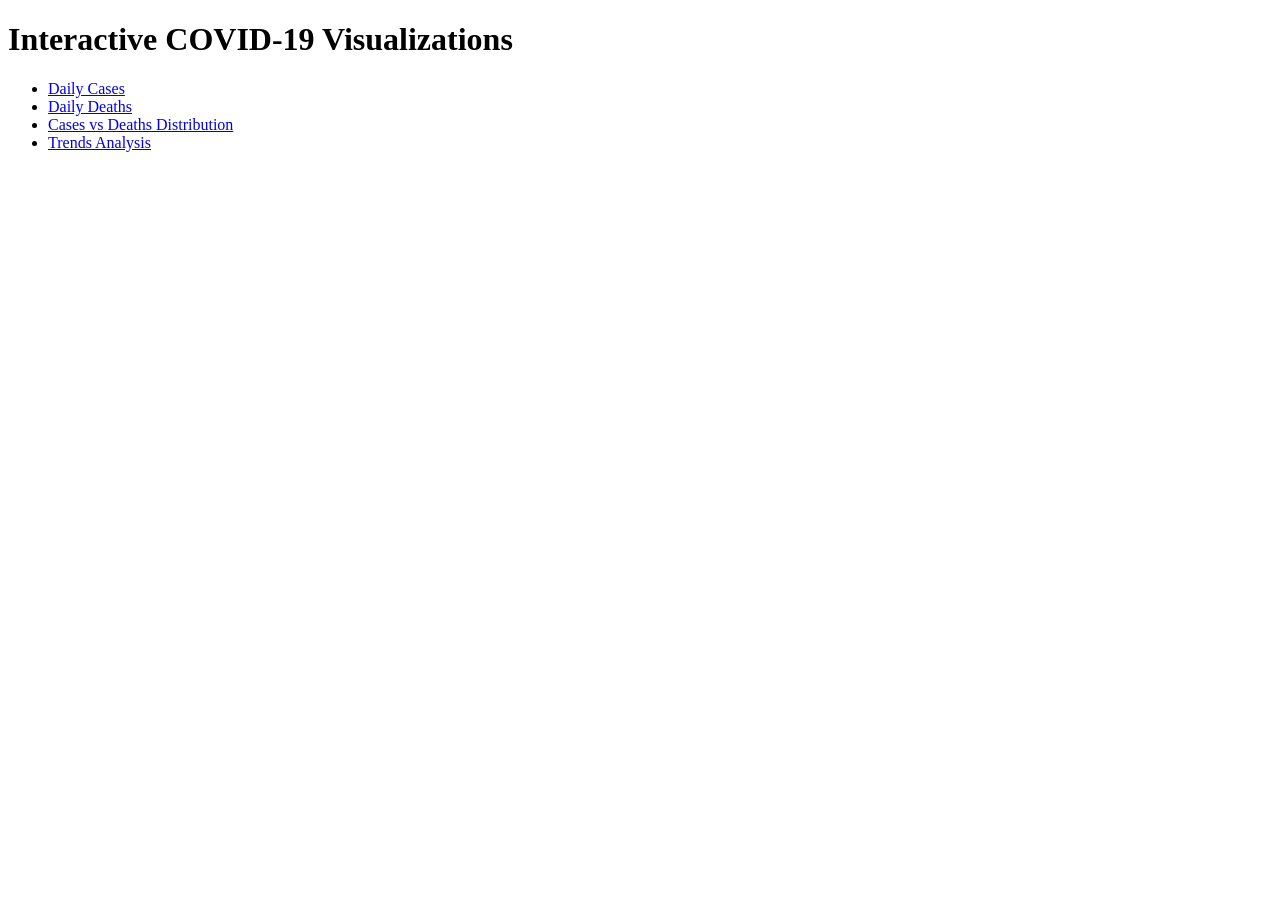
==== index.html @ 9b287a82 "Create index.html" ====
<!DOCTYPE html>
<html>
<head>
  <title>COVID-19 Dashboard</title>
</head>
<body>
  <h1>Interactive COVID-19 Visualizations</h1>
  <ul>
    <li><a href="plots/cases.html">Daily Cases</a></li>
    <li><a href="plots/deaths.html">Daily Deaths</a></li>
    <li><a href="plots/pies.html">Cases vs Deaths Distribution</a></li>
    <li><a href="plots/trends.html">Trends Analysis</a></li>
  </ul>
</body>
</html>
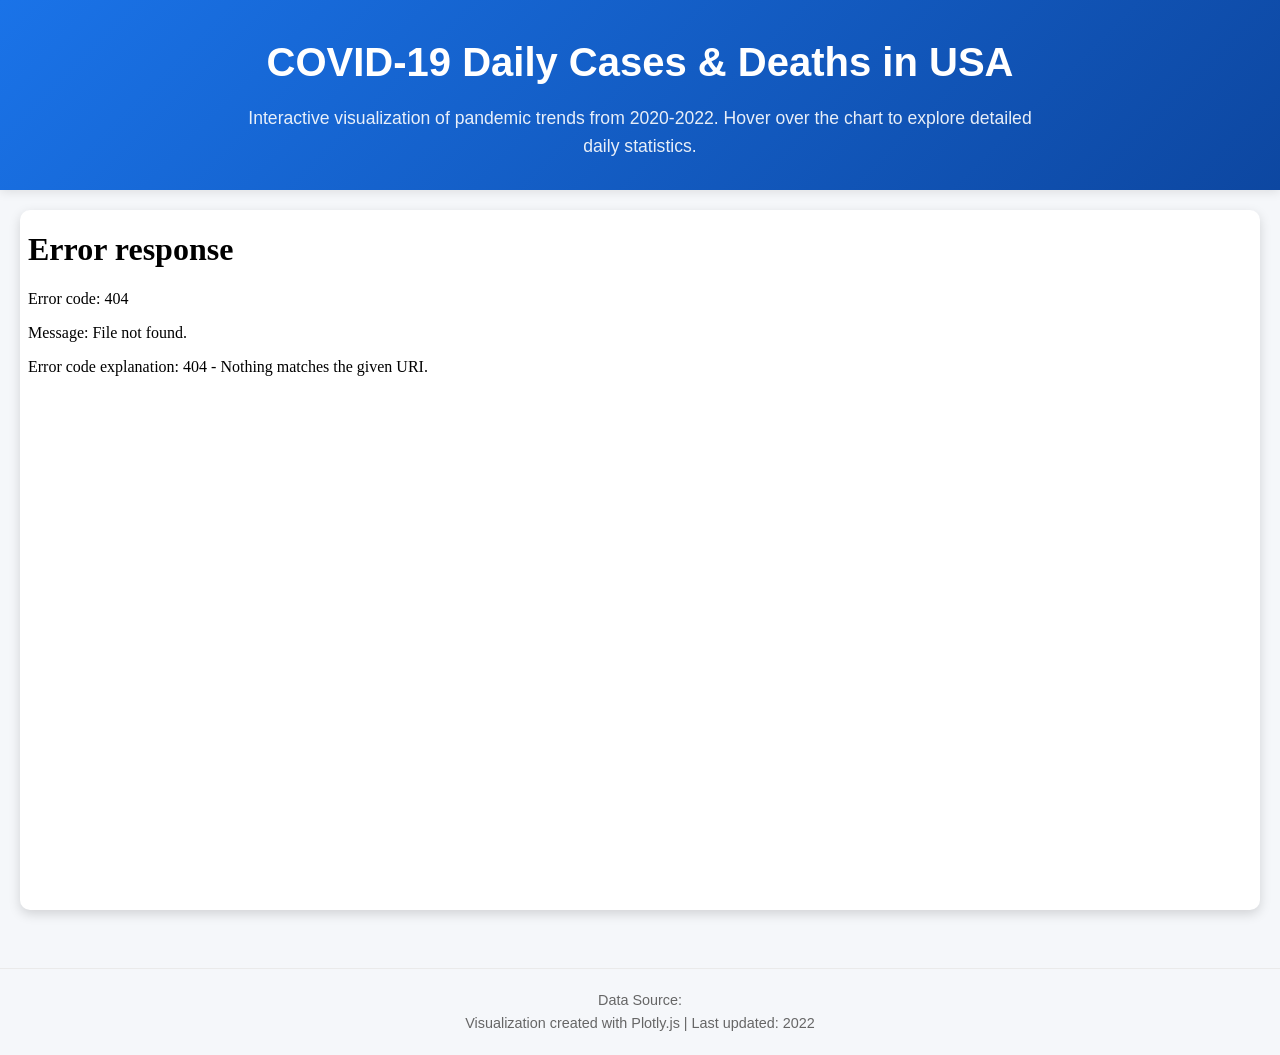
==== commit a4fe14b6: "Modified the page" ====
--- a/index.html
+++ b/index.html
@@ -1,15 +1,99 @@
 <!DOCTYPE html>
-<html>
+<html lang="en">
 <head>
-  <title>COVID-19 Dashboard</title>
+    <meta charset="UTF-8">
+    <meta name="viewport" content="width=device-width, initial-scale=1.0">
+    <title>COVID-19 USA Dashboard</title>
+    <style>
+        * {
+            margin: 0;
+            padding: 0;
+            box-sizing: border-box;
+        }
+        
+        body {
+            font-family: 'Segoe UI', Arial, sans-serif;
+            line-height: 1.6;
+            background-color: #f5f7fa;
+        }
+        
+        .header {
+            background: linear-gradient(135deg, #1a73e8 0%, #0d47a1 100%);
+            color: white;
+            padding: 30px 20px;
+            text-align: center;
+            box-shadow: 0 2px 10px rgba(0, 0, 0, 0.1);
+        }
+        
+        .header h1 {
+            font-size: 2.5rem;
+            margin-bottom: 10px;
+        }
+        
+        .header p {
+            font-size: 1.1rem;
+            opacity: 0.9;
+            max-width: 800px;
+            margin: 0 auto;
+        }
+        
+        .container {
+            max-width: 1400px;
+            margin: 0 auto;
+            padding: 20px;
+        }
+        
+        .visualization-frame {
+            width: 100%;
+            height: 700px;
+            border: none;
+            border-radius: 10px;
+            box-shadow: 0 4px 12px rgba(0, 0, 0, 0.15);
+            background: white;
+        }
+        
+        .footer {
+            text-align: center;
+            padding: 20px;
+            color: #666;
+            font-size: 0.9rem;
+            border-top: 1px solid #eaeaea;
+            margin-top: 30px;
+        }
+        
+        @media (max-width: 768px) {
+            .header h1 {
+                font-size: 2rem;
+            }
+            
+            .visualization-frame {
+                height: 500px;
+            }
+            
+            .container {
+                padding: 10px;
+            }
+        }
+    </style>
 </head>
 <body>
-  <h1>Interactive COVID-19 Visualizations</h1>
-  <ul>
-    <li><a href="plots/cases.html">Daily Cases</a></li>
-    <li><a href="plots/deaths.html">Daily Deaths</a></li>
-    <li><a href="plots/pies.html">Cases vs Deaths Distribution</a></li>
-    <li><a href="plots/trends.html">Trends Analysis</a></li>
-  </ul>
+    <div class="header">
+        <h1>COVID-19 Daily Cases & Deaths in USA</h1>
+        <p>Interactive visualization of pandemic trends from 2020-2022. Hover over the chart to explore detailed daily statistics.</p>
+    </div>
+    
+    <div class="container">
+        <!-- Load your existing Plotly HTML file here -->
+        <iframe src="Figures/Deaths_Distribution_World_Map.html" 
+                class="visualization-frame"
+                title="COVID-19 USA Visualization"
+                scrolling="no">
+        </iframe>
+    </div>
+    
+    <div class="footer">
+        <p>Data Source: </p>
+        <p>Visualization created with Plotly.js | Last updated: 2022</p>
+    </div>
 </body>
-</html>
+</html>
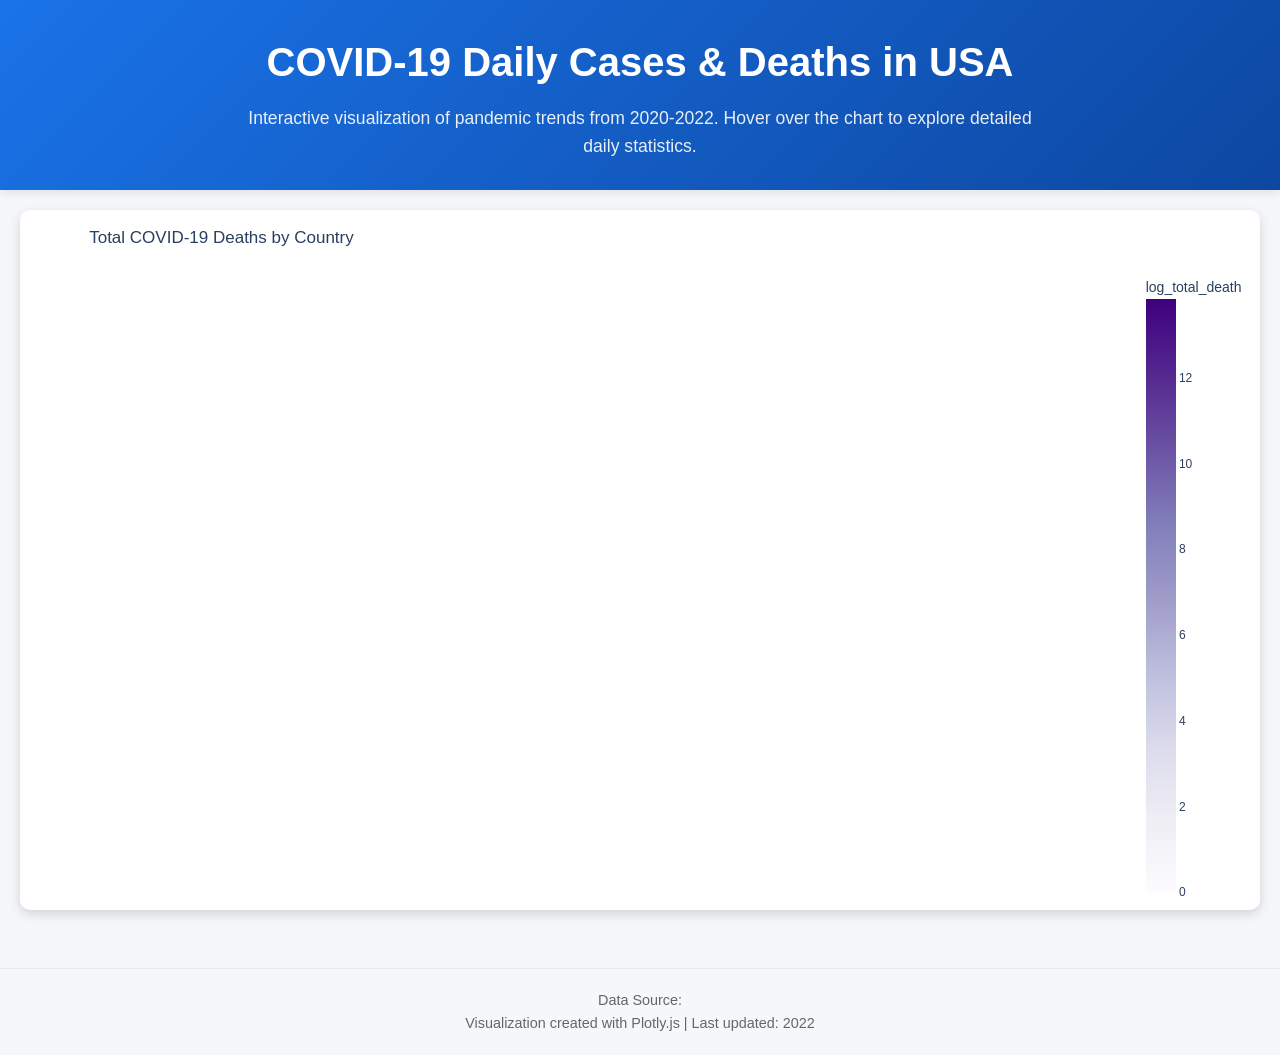
==== commit 1621571d: "modifiied visuals" ====
--- a/index.html
+++ b/index.html
@@ -84,7 +84,7 @@
     
     <div class="container">
         <!-- Load your existing Plotly HTML file here -->
-        <iframe src="Figures/Deaths_Distribution_World_Map.html" 
+        <iframe src="figures/Deaths_Distribution_World_Map.html" 
                 class="visualization-frame"
                 title="COVID-19 USA Visualization"
                 scrolling="no">
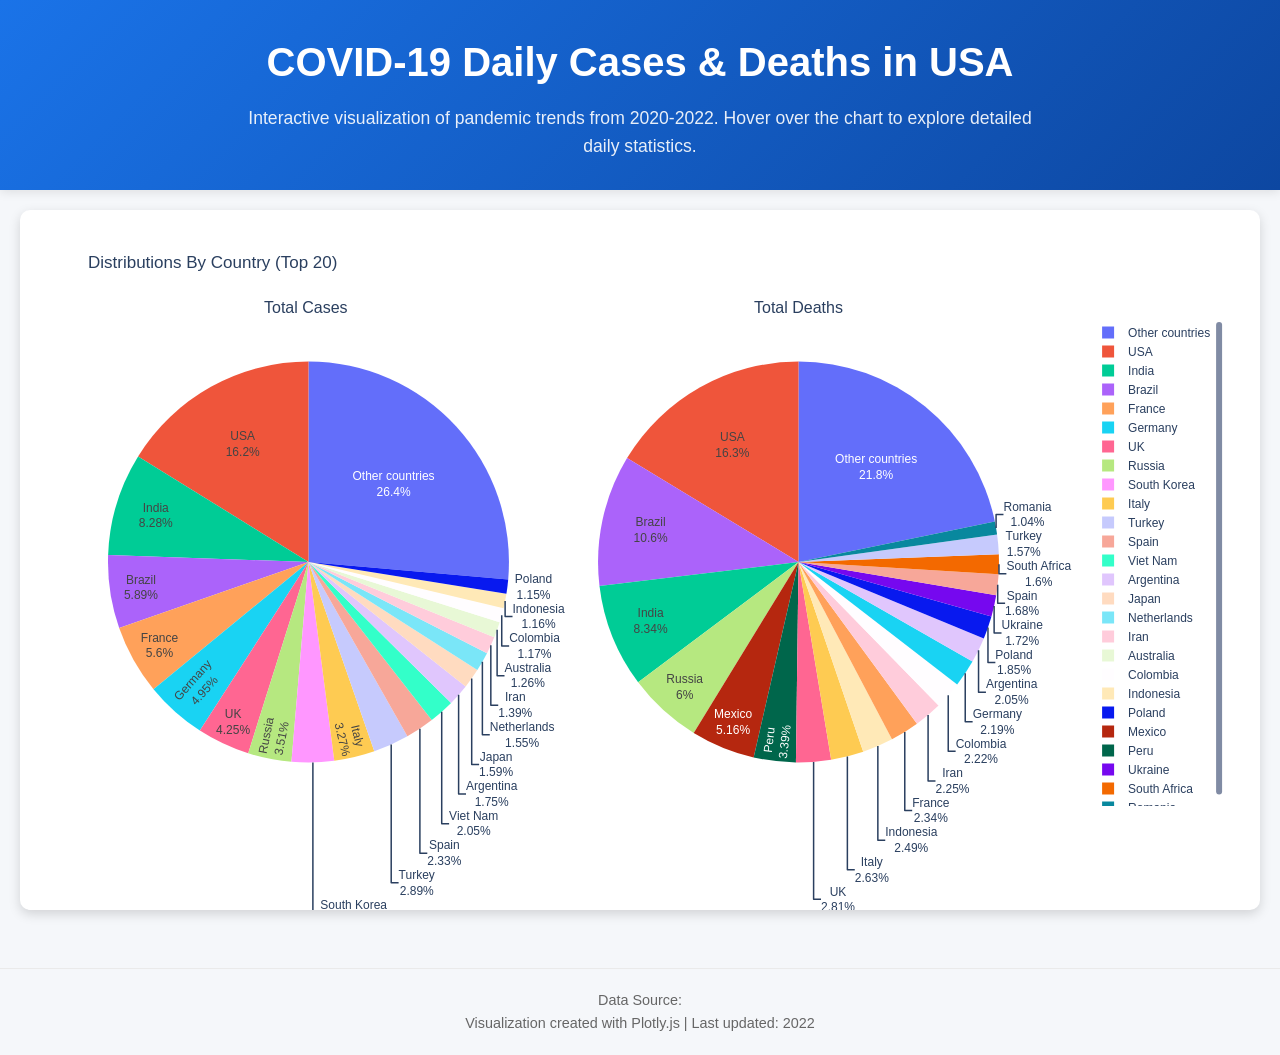
==== commit 39e0677f: "-" ====
--- a/index.html
+++ b/index.html
@@ -84,7 +84,7 @@
     
     <div class="container">
         <!-- Load your existing Plotly HTML file here -->
-        <iframe src="figures/Deaths_Distribution_World_Map.html" 
+        <iframe src="figures/Cases_Deaths_Distribution_by_Country_PIECHART.html" 
                 class="visualization-frame"
                 title="COVID-19 USA Visualization"
                 scrolling="no">
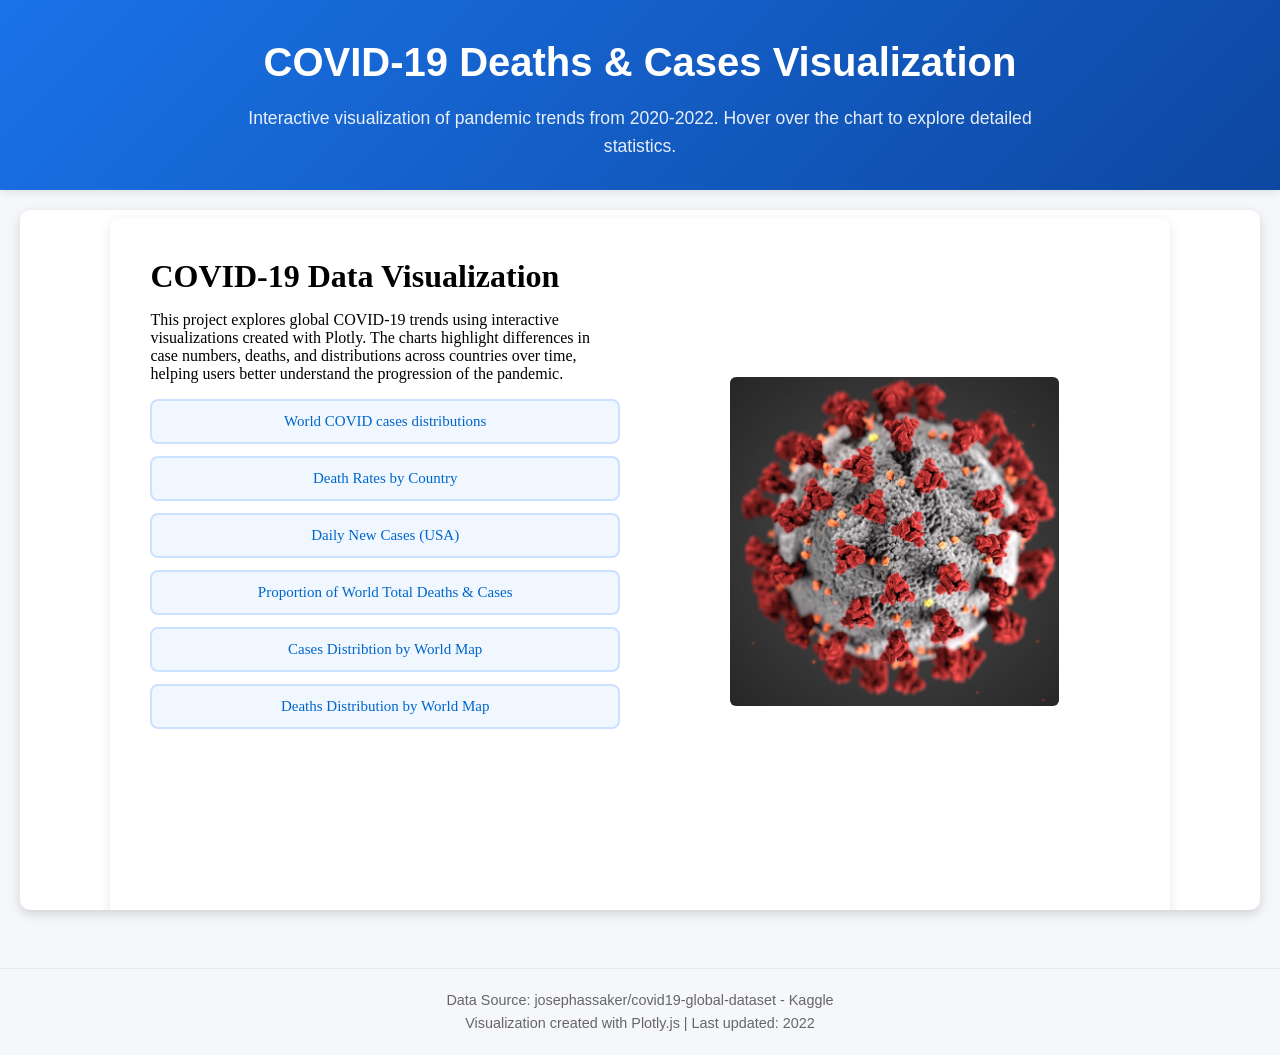
==== commit a70e65a7: "Final Update" ====
--- a/index.html
+++ b/index.html
@@ -3,96 +3,27 @@
 <head>
     <meta charset="UTF-8">
     <meta name="viewport" content="width=device-width, initial-scale=1.0">
-    <title>COVID-19 USA Dashboard</title>
-    <style>
-        * {
-            margin: 0;
-            padding: 0;
-            box-sizing: border-box;
-        }
-        
-        body {
-            font-family: 'Segoe UI', Arial, sans-serif;
-            line-height: 1.6;
-            background-color: #f5f7fa;
-        }
-        
-        .header {
-            background: linear-gradient(135deg, #1a73e8 0%, #0d47a1 100%);
-            color: white;
-            padding: 30px 20px;
-            text-align: center;
-            box-shadow: 0 2px 10px rgba(0, 0, 0, 0.1);
-        }
-        
-        .header h1 {
-            font-size: 2.5rem;
-            margin-bottom: 10px;
-        }
-        
-        .header p {
-            font-size: 1.1rem;
-            opacity: 0.9;
-            max-width: 800px;
-            margin: 0 auto;
-        }
-        
-        .container {
-            max-width: 1400px;
-            margin: 0 auto;
-            padding: 20px;
-        }
-        
-        .visualization-frame {
-            width: 100%;
-            height: 700px;
-            border: none;
-            border-radius: 10px;
-            box-shadow: 0 4px 12px rgba(0, 0, 0, 0.15);
-            background: white;
-        }
-        
-        .footer {
-            text-align: center;
-            padding: 20px;
-            color: #666;
-            font-size: 0.9rem;
-            border-top: 1px solid #eaeaea;
-            margin-top: 30px;
-        }
-        
-        @media (max-width: 768px) {
-            .header h1 {
-                font-size: 2rem;
-            }
-            
-            .visualization-frame {
-                height: 500px;
-            }
-            
-            .container {
-                padding: 10px;
-            }
-        }
-    </style>
+    <title>COVID-19 Visualization</title>
+
+    <link rel="stylesheet" href="style.css">
 </head>
 <body>
     <div class="header">
-        <h1>COVID-19 Daily Cases & Deaths in USA</h1>
-        <p>Interactive visualization of pandemic trends from 2020-2022. Hover over the chart to explore detailed daily statistics.</p>
+        <h1>COVID-19 Deaths & Cases Visualization</h1>
+        <p>Interactive visualization of pandemic trends from 2020-2022. Hover over the chart to explore detailed statistics.</p>
     </div>
     
     <div class="container">
-        <!-- Load your existing Plotly HTML file here -->
-        <iframe src="figures/Cases_Deaths_Distribution_by_Country_PIECHART.html" 
+        <iframe src="main_page.html"
                 class="visualization-frame"
                 title="COVID-19 USA Visualization"
                 scrolling="no">
+            
         </iframe>
     </div>
     
     <div class="footer">
-        <p>Data Source: </p>
+        <p>Data Source: josephassaker/covid19-global-dataset - Kaggle</p>
         <p>Visualization created with Plotly.js | Last updated: 2022</p>
     </div>
 </body>
--- a/style.css
+++ b/style.css
@@ -0,0 +1,69 @@
+* {
+    margin: 0;
+    padding: 0;
+    box-sizing: border-box;
+}
+
+body {
+    font-family: 'Segoe UI', Arial, sans-serif;
+    line-height: 1.6;
+    background-color: #f5f7fa;
+}
+
+.header {
+    background: linear-gradient(135deg, #1a73e8 0%, #0d47a1 100%);
+    color: white;
+    padding: 30px 20px;
+    text-align: center;
+    box-shadow: 0 2px 10px rgba(0, 0, 0, 0.1);
+}
+
+.header h1 {
+    font-size: 2.5rem;
+    margin-bottom: 10px;
+}
+
+.header p {
+    font-size: 1.1rem;
+    opacity: 0.9;
+    max-width: 800px;
+    margin: 0 auto;
+}
+
+.container {
+    max-width: 1400px;
+    margin: 0 auto;
+    padding: 20px;
+}
+
+.visualization-frame {
+    width: 100%;
+    height: 700px;
+    border: none;
+    border-radius: 10px;
+    box-shadow: 0 4px 12px rgba(0, 0, 0, 0.15);
+    background: rgb(255, 255, 255);
+}
+
+.footer {
+    text-align: center;
+    padding: 20px;
+    color: #666;
+    font-size: 0.9rem;
+    border-top: 1px solid #eaeaea;
+    margin-top: 30px;
+}
+
+@media (max-width: 768px) {
+    .header h1 {
+        font-size: 2rem;
+    }
+    
+    .visualization-frame {
+        height: 500px;
+    }
+    
+    .container {
+        padding: 10px;
+        } 
+}  
